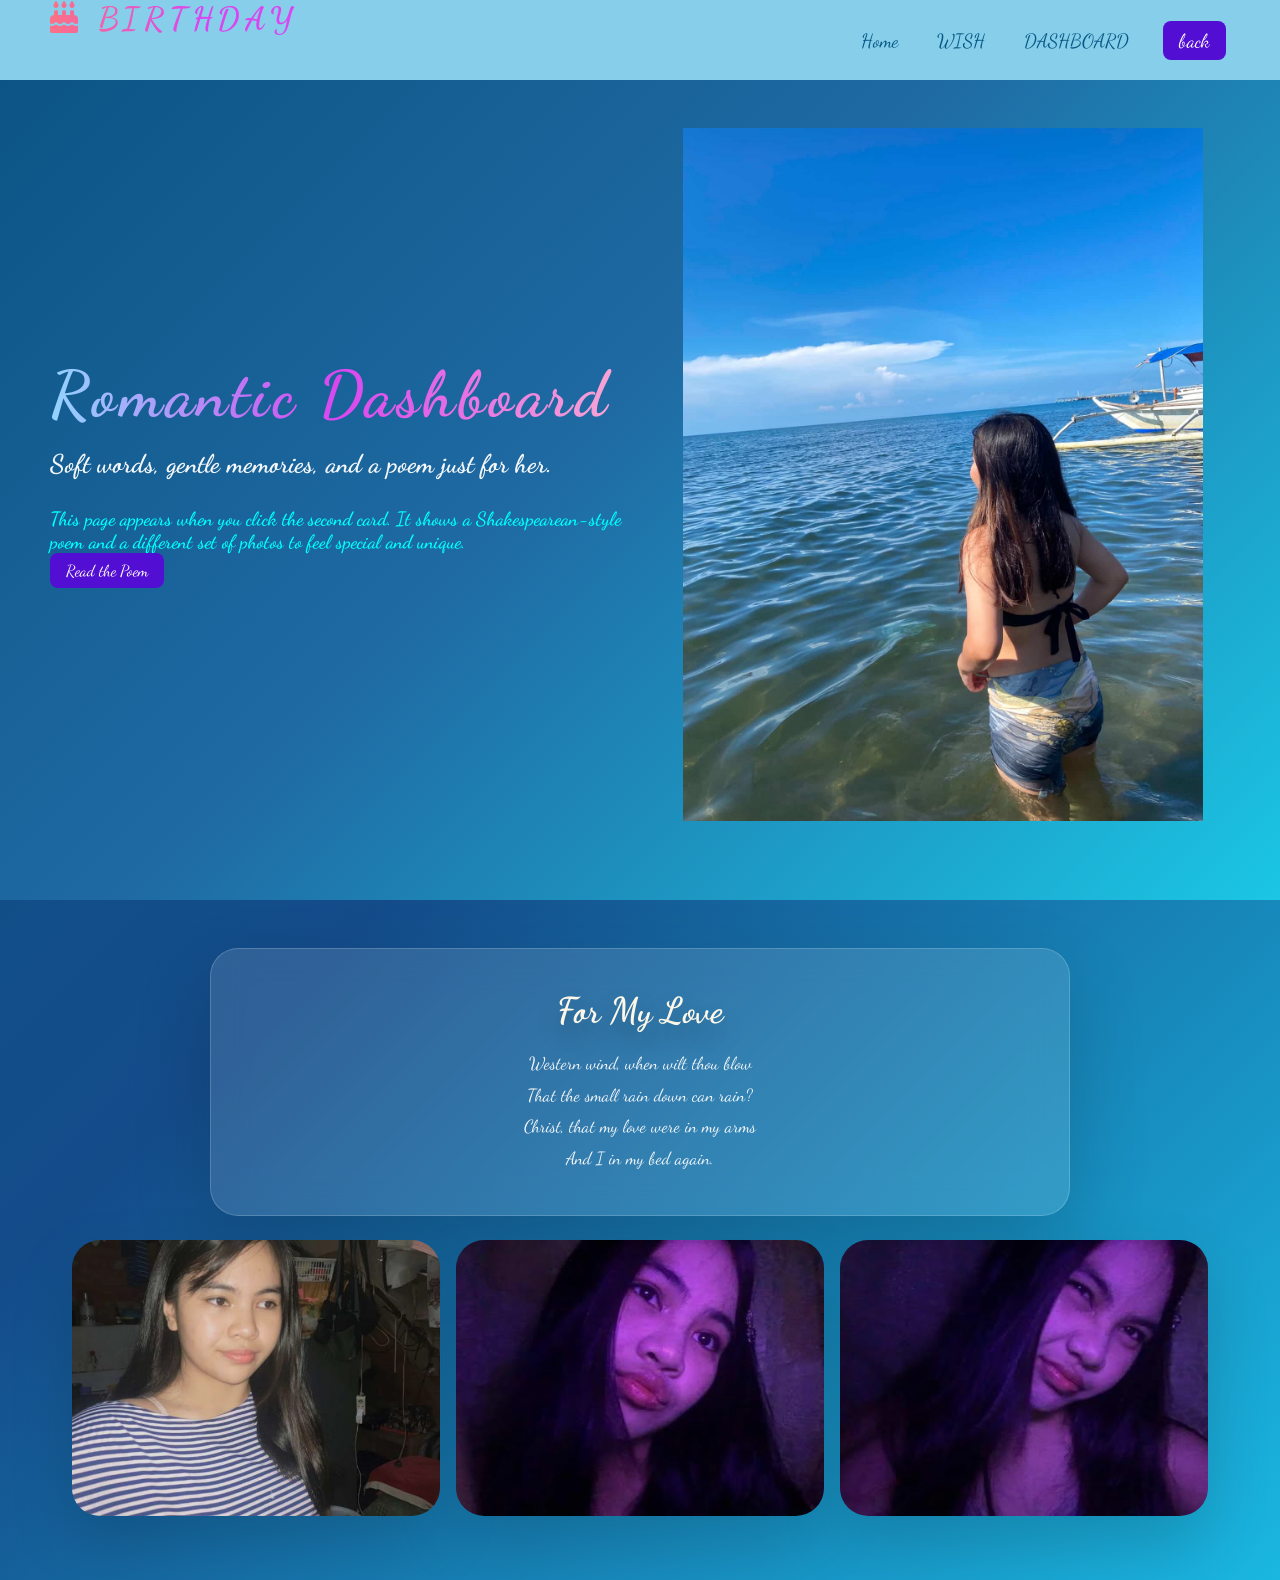
==== dashboard-poem.html @ 1332140f "Add files via upload" ====
<!DOCTYPE html>
<html lang="en">
<head>
    <meta charset="UTF-8">
    <meta name="viewport" content="width=device-width, initial-scale=1.0">
    <title>Romantic Dashboard</title>
    <link rel="stylesheet" href="style.css">
    <link rel="stylesheet" href="https://cdnjs.cloudflare.com/ajax/libs/font-awesome/6.4.0/css/all.min.css">
    <link rel="preconnect" href="https://fonts.googleapis.com">
    <link rel="preconnect" href="https://fonts.gstatic.com" crossorigin>
    <link href="https://fonts.googleapis.com/css2?family=Cedarville+Cursive&family=Dancing+Script:wght@400..700&display=swap" rel="stylesheet">
</head>
<body>
    <nav class="navbar">
        <div class="navbar__container">
            <a href="index.html" id="__logo">
                <i class="fas fa-cake-candles"></i>
                BIRTHDAY
            </a>
            <div class="navbar__toggle" id="mobile-menu">
                <span class="bar"></span>
                <span class="bar"></span>
                <span class="bar"></span>
            </div>
            <ul class="navbar__menu">
                <li class="navbar__item">
                    <a href="index.html" class="navbar__links">Home</a>
                </li>
                <li class="navbar__item">
                    <a href="wish.html" class="navbar__links">WISH</a>
                </li>
                <li class="navbar__item">
                    <a href="dashboard.html" class="navbar__links">DASHBOARD</a>
                </li>
                <li class="navbar__btn">
                    <a href="index.html" class="button">back</a>
                </li>
            </ul>
        </div>
    </nav>

    <main class="main">
        <div class="main__container">
            <div class="main__content">
                <h1>Romantic Dashboard</h1>
                <h2>Soft words, gentle memories, and a poem just for her.</h2>
                <p>This page appears when you click the second card. It shows a Shakespearean-style poem and a different set of photos to feel special and unique.</p>
                <a href="#poem" class="button">Read the Poem</a>
            </div>
            <div class="main__image">
                <img src="image/petot100.jpg" alt="Romantic photo">
            </div>
        </div>
    </main>

    <section class="poem-card" id="poem">
        <h2>For My Love</h2>
        <p>Western wind, when wilt thou blow<br>
        That the small rain down can rain?<br>
        Christ, that my love were in my arms<br>
        And I in my bed again.</p>
    </section>

    <section class="poem-gallery">
        <div class="poem-image">
            <img src="image/petot4.jpg" alt="Romantic memory 1">
        </div>
        <div class="poem-image">
            <img src="image/petot7.jpg" alt="Romantic memory 2">
        </div>
        <div class="poem-image">
            <img src="image/petot8.jpg" alt="Romantic memory 3">
        </div>
    </section>

    <script src="script.js"></script>
</body>
</html>
---- style.css ----
﻿*{
    box-sizing: border-box;
    margin: 0;
    padding: 0;
}

html,
body {
    min-height: 100%;
}

body {
    font-family: 'Dancing Script', 'Cedarville Cursive', cursive, sans-serif;
    color: #ffffff;
    background: linear-gradient(135deg, #0b5485 0%, #144c8a 45%, #1ab7e1 100%);
}

.navbar{
    background: skyblue;
    height: 80px;
    display: flex;
    justify-content: center;
    align-items: center;
    font-size: 1.2rem;
    position: sticky;
    top: 0;
    z-index: 999;
}

.navbar__container  {
    display: flex;
    justify-content: space-between;
    height: 80px;
    z-index: 1;
    width: 100%;
    max-width: 1300px;
    margin: 0px auto;
    padding: 0px 50px;
}

/* Logo style: gradient text like the reference (keeps your colors) */
#__logo, #navbar__logo {
    display: inline-block;
    font-size: 2rem;
    font-weight: 900;
    letter-spacing: 0.18em;
    text-decoration: none;
    text-transform: uppercase;
    background: linear-gradient(90deg, #fb7185 0%, #d946ef 60%);
    background-clip: text;
    -webkit-background-clip: text;
    -moz-background-clip: text;
    color: transparent;
    -webkit-text-fill-color: transparent;
    -moz-text-fill-color: transparent;
    transition: transform 0.18s ease, filter 0.18s ease;
}

#__logo:hover, #navbar__logo:hover {
    transform: translateY(-3px) scale(1.02);
    filter: drop-shadow(0 6px 18px rgba(217, 70, 239, 0.18));
}

.fa-gem {
    margin-right: 0.5rem;
    color: #659ae9;
}

.navbar__menu {
    display: flex;
    list-style: none;
    text-align: center;
    align-items: center;
    gap: 1.25rem; /* space between links */
    margin-left: auto; /* push menu to right */
}

.navbar__toggle {
    display: none;
    cursor: pointer;
}

.navbar__item {
    height: 80px;
}

.navbar__links {
    color: #075985;
    display: flex;
    align-items: center;
    justify-content: center;
    text-decoration: none;
    padding: 0 0.6rem;
    height: 100%;
    transition: color 0.18s ease, transform 0.18s ease;
}

.navbar__btn {
    display: flex;
    align-items: center;
    justify-content: center;
    padding: 0 0.25rem;
    border-radius: 6px;
    /* do not force full width so button doesn't stretch */
    width: auto;
}

.button {
    display: inline-flex;
    justify-content: center;
    align-items: center;
   text-decoration: none;
   padding: 8px 16px;
   height: auto;
   width: auto;
   border: none;
   outline: none;
   border-radius: 8px;
   background: #530ed3;
   color: #fff;
}

.button:hover {
    background: #4c0db8;
    transition: all 0.18s ease;
    box-shadow: 0 4px 12px rgba(76, 13, 184, 0.2);
}

.navbar__links:hover {
    color: #4c0db8;
    transition: all 0.18s ease;
    transform: translateY(-2px);
}

@media screen and (max-width: 960px) {
    .navbar__container {
        display: flex;
        justify-content: space-between;
        height: 80px;
        z-index: 1;
        width: 100%;
        max-width: 1300px;
        padding: 0 20px;
    }

    .navbar__toggle {
        display: block;
    }

    .navbar__menu {
        display: grid;
        grid-template-columns: 1fr;
        margin: 0;
        padding-top: 1rem;
        width: 100%;
        position: absolute;
        left: 0;
        top: -1000px;
        opacity: 0;
        pointer-events: none;
        transition: all 0.4s ease;
        height: calc(100vh - 80px);
        z-index: -1;
        background: rgba(4, 60, 112, 0.96);
    }

    .navbar__menu.active {
        top: 80px;
        opacity: 1;
        pointer-events: auto;
        z-index: 1;
    }

    .navbar__toggle .bar {
        width: 25px;
        height: 3px;
        margin: 5px auto;
        transition: all 0.3s ease-in-out;
        background: white;
        display: block;
        cursor: pointer;
    }

    .navbar__item {
        width: 100%;
    }

    .navbar__links {
        text-align: center;
        padding: 1.5rem 0;
        width: 100%;
        display: block;
    }

    #mobile-menu {
        position: absolute;
        top: 25px;
        right: 20px;
    }

    .navbar__btn {
        padding: 0 1.5rem 2rem;
    }

    .button {
        display: flex;
        justify-content: center;
        align-items: center;
        width: calc(100% - 3rem);
        max-width: 320px;
        margin: 0 auto;
    }

    #mobile-menu.is-active .bar:nth-child(2) {
        opacity: 0;
    }

    #mobile-menu.is-active .bar:nth-child(1) {
        transform: translateY(8px) rotate(45deg);
    }

    #mobile-menu.is-active .bar:nth-child(3) {
        transform: translateY(-8px) rotate(-45deg);
    }
}

/* HERO SECTION CSS*/
.main {
    background: linear-gradient(135deg, #0b5485 0%, #1f6aa3 45%, #1bc6e4 100%);
    min-height: calc(100vh - 80px);
    padding: 3rem 0;
}

.main__container {
    display: grid;
    grid-template-columns: 1fr 1fr;
    gap: 2rem;
    align-items: center;
    margin: 0 auto;
    width: 100%;
    max-width: 1300px;
    padding: 0 50px;
}

.main__content {
    max-width: 700px;
}

.main__image {
    display: flex;
    justify-content: center;
    align-items: center;
}

.main__image img {
    width: 100%;
    max-width: 520px;
    height: auto;
    display: block;
}

.main__content h1 {
    font-size: clamp(3rem, 5vw, 4.5rem);
    line-height: 1.05;
    letter-spacing: 0.06em;
    margin-bottom: 1rem;
    background-image: linear-gradient(90deg, #92d4ff, #d946ef, #f9a8d4);
    background-clip: text;
    -webkit-background-clip: text;
    color: transparent;
}

.main__content h2 {
    font-size: clamp(1.5rem, 2vw, 2rem);
    line-height: 1.5;
    margin-bottom: 1.5rem;
    color: rgba(255, 255, 255, 0.95);
}

.main__content p {
    margin-top: 1rem;
    font-size: 1.2rem;
    font-weight: 600;
    max-width: 38rem;
    color: cyan;
}

.main__btn {
    font-size: 1rem;
    background-image: linear-gradient(to top, skyblue 50%, cyan 100% );
    padding: 14px 32px;
    border: none;
    border: 4px;
    color: white;
    margin-top: 2rem;
    cursor: pointer;
    position: relative;
    transition: all 0.18s ease;
    outline: none;

}



.main__btn a {
    position: relative ;
    z-index: 2;
    color:#075985;
    text-decoration: none;


}


.main__btn:after {
    position: absolute;
    content: "";
    top: 0;
    left: 0;
    width: 0%;
    height: 100%;
    background: skyblue;
    transition: all 0.35s ease;
    border-radius: 4px;
}

.main__btn:hover {
    color: #075985;
    
}



.main__btn:hover:after {
    width: 100%;
    background: cyan;
}


.main__img--cotainer {
    text-align: center;
}

#main__img {
    height: 80%;
    width: 80%;
}

/* mobile responsiveness  */
@media screen and (max-width: 768px) {
    .main__container {
        display: grid;
        grid-template-columns:auto ;
        align-items: center;
        justify-self:center;
        width: 100%;
        margin: 0 auto;
        height: 90vh;

    }

    .main__content {
        text-align: center;
        margin-bottom: 4rem;

    }

    .main__content h1 {
        font-size: 2.5rem;
        margin-top: 2rem;
    }


    .main__content h2 {
        font-size:3rem;
    }

     .main__content p {
        margin-top: 1rem;   
        font-size: 1.5rem;
     }

     .main__btn {
        padding: 12px 28px;
     }

     .main__image {
        display: none;
    }
}


@media screen and (max-width: 480px) {
    .main__content h1 {
        font-size: 2rem;
        margin-top: 3rem;
    }

    .main__content h2 {
        font-size: 2rem;
    }

    .main__content p {
        font-size: 1.2rem;
    }

    .main__btn {
        margin-top: 2rem;
        font-size: 1.5rem;

    }

    .main__btn{
        padding:12px 36px;
        margin:2.5rem 0;

    }
}


/* SERVICES SECTION CSS */
.services {
    background: skyblue;
    display: flex;
    flex-direction: column;
    align-items: center;
    height: 100vh;

}

.services h1 {
    background-color: purple;  
    background-image: linear-gradient(to right, #a1e0ff 0%, #8bc3f6 0%, #51acff 0%, #2f86ff 21%, #77aaff 52%, #bbeeff 78%, blue 100%);
    background-size: 100%;
    margin-bottom: 5rem;
    font-size: 2.5rem;
    -webkit-background-clip: text;
    -moz-background-clip: text;
    -webkit-text-fill-color: transparent;
    -moz-text-fill-color: transparent;
    

}


.services__container {
    display: flex;
    justify-content: center;
    flex-wrap: wrap;
    
}

.services__card {
    background: rgba(255, 255, 255, 0.12);
    border: 1px solid rgba(255, 255, 255, 0.18);
    border-radius: 24px;
    padding: 2rem;
    margin: 1rem;
    width: min(320px, 90%);
    text-align: center;
    backdrop-filter: blur(10px);
    box-shadow: 0 24px 60px rgba(0, 0, 0, 0.12);
}

.services__card h2 {
    font-size: 2rem;
    margin-bottom: 1rem;
    color: #0b3e70;
}

.services__card p {
    color: #071f3a;
    margin-bottom: 1.5rem;
    line-height: 1.6;
}

.services__card button {
    border: none;
    border-radius: 999px;
    padding: 0.85rem 2rem;
    background: #075985;
    color: #fff;
    cursor: pointer;
    transition: transform 0.2s ease, background 0.2s ease, box-shadow 0.2s ease;
}

.services__card button:hover {
    background: #0e75c2;
    transform: translateY(-2px);
}

.gallery {
    display: none;
    padding: 5rem 2rem;
    background: linear-gradient(180deg, rgba(255,255,255,0.08) 0%, rgba(255,255,255,0.12) 100%);
    color: #0f2d4b;
}

.gallery.gallery--open {
    display: block;
}

.gallery__hero {
    text-align: center;
    margin-bottom: 2.5rem;
}

.gallery__hero h2 {
    font-size: clamp(2.2rem, 3vw, 3rem);
    margin-bottom: 0.8rem;
    color: #0a3b65;
}

.gallery__hero p {
    color: #0f3b69;
    font-size: 1.05rem;
}

.gallery__grid {
    display: grid;
    grid-template-columns: repeat(auto-fit, minmax(180px, 1fr));
    gap: 1rem;
    max-width: 1200px;
    margin: 0 auto;
}

.gallery__card {
    display: flex;
    align-items: center;
    justify-content: center;
    overflow: hidden;
    border-radius: 24px;
    box-shadow: 0 28px 60px rgba(0, 0, 0, 0.14);
    background: linear-gradient(180deg, rgba(10,30,50,0.02), rgba(255,255,255,0.02));
    min-height: 260px;
}

.gallery__img {
    width: 100%;
    height: auto;
    max-height: 420px;
    object-fit: contain;
    display: block;
    transition: transform 0.3s ease, filter 0.25s ease;
    cursor: pointer;
    filter: brightness(0.78);
    background: radial-gradient(circle at center, rgba(255,255,255,0.03), rgba(0,0,0,0.06));
}

.gallery__img:hover {
    transform: scale(1.02);
    filter: brightness(1);
}

.gallery__legend {
    margin-top: 1.5rem;
    text-align: center;
    color: #072e56;
    font-weight: 600;
}

.lightbox {
    position: fixed;
    inset: 0;
    display: none;
    align-items: center;
    justify-content: center;
    padding: 2rem;
    background: rgba(2, 17, 50, 0.88);
    z-index: 9999;
}

.lightbox--open {
    display: flex;
}

.lightbox__close {
    position: absolute;
    top: 1.5rem;
    right: 1.5rem;
    border: none;
    background: rgba(255,255,255,0.12);
    color: #fff;
    font-size: 2rem;
    width: 3.2rem;
    height: 3.2rem;
    border-radius: 50%;
    cursor: pointer;
    display: grid;
    place-items: center;
}

.lightbox__image {
    max-width: 90vw;
    max-height: 80vh;
    border-radius: 24px;
    box-shadow: 0 32px 80px rgba(0,0,0,0.35);
}

.lightbox__caption {
    margin-top: 1rem;
    color: #e8f6ff;
    text-align: center;
    max-width: 700px;
}

@media screen and (max-width: 768px) {
    .gallery__grid {
        grid-template-columns: repeat(auto-fit, minmax(150px, 1fr));
    }

    .gallery {
        padding: 3rem 1rem;
    }
}


.services__card {
    margin: 1rem;
    height: 525px;
    width: 400px;
    border-radius: 24px;
    background-image: linear-gradient(to bottom, rgba(0,0,0,0.08) 0%, rgba(0,0,0,0.55) 100%), url("image/petot99.jpg");
    background-size: contain;
    background-position: center top;
    background-repeat: no-repeat;
    overflow: hidden;
    position: relative;
    display: flex;
    flex-direction: column;
    justify-content: flex-end;
    padding: 2.25rem 1.5rem 2.75rem 1.5rem;
    box-sizing: border-box;
}

.footer {
    width: 100%;
    padding: 3rem 2rem;
    background: rgba(255, 255, 255, 0.06);
    border-top: 1px solid rgba(255,255,255,0.12);
    display: flex;
    justify-content: center;
}

.footer__link {
    width: 100%;
    max-width: 1200px;
}

.footer__link--wrapper {
    display: grid;
    grid-template-columns: repeat(auto-fit, minmax(180px, 1fr));
    gap: 1.5rem;
}

.footer__link-- {
    padding: 1.25rem;
    background: rgba(255,255,255,0.08);
    border-radius: 24px;
    backdrop-filter: blur(10px);
    box-shadow: inset 0 0 0 1px rgba(255,255,255,0.08);
}

.footer__link-- h2 {
    color: #ffffff;
    margin-bottom: 0.85rem;
    font-size: 1.15rem;
}

.footer__link-- a {
    display: block;
    color: rgba(255,255,255,0.84);
    text-decoration: none;
    margin-bottom: 0.6rem;
    transition: color 0.2s ease, transform 0.2s ease;
}

.footer__link-- a:hover {
    color: #d7e8ff;
    transform: translateX(2px);
}

@media screen and (max-width: 768px) {
    .footer {
        padding: 2rem 1rem;
    }

    .footer__link--wrapper {
        grid-template-columns: 1fr;
    }
}

.services__card h2 {
    color: #ffffff;
    text-align: center;
    margin: 0 0 0.25rem;
    font-size: 1.75rem;
    line-height: 1.05;
    text-shadow: 0 6px 18px rgba(0,0,0,0.45);
}

.services__card p {
    color: rgba(255,255,255,0.92);
    text-align: center;
    margin: 0 0 1rem;
    font-size: 1rem;
    line-height: 1.4;
    text-shadow: 0 4px 12px rgba(0,0,0,0.35);
}

.services__card .services__button {
    align-self: center;
    z-index: 2;
}






.services > .services__card:nth-of-type(2) {
    background-image: linear-gradient(to bottom, rgba(0,0,0,0.08) 0%, rgba(0,0,0,0.55) 100%), url("image/petot100.jpg");
    background-size: contain;
    background-position: center top;
    background-repeat: no-repeat;
}

.poem-card {
    max-width: 860px;
    margin: 3rem auto 1.5rem;
    padding: 2.5rem;
    background: rgba(255, 255, 255, 0.12);
    border: 1px solid rgba(255,255,255,0.18);
    border-radius: 28px;
    backdrop-filter: blur(18px);
    box-shadow: 0 32px 80px rgba(0, 0, 0, 0.16);
    color: #fdf7e8;
    text-align: center;
}

.poem-card h2 {
    font-size: clamp(2rem, 2.8vw, 2.75rem);
    margin-bottom: 1rem;
    text-shadow: 0 12px 24px rgba(0,0,0,0.28);
}

.poem-card p {
    font-size: 1.1rem;
    line-height: 1.8;
    color: rgba(255,255,255,0.92);
}

.poem-gallery {
    display: grid;
    grid-template-columns: repeat(auto-fit, minmax(220px, 1fr));
    gap: 1rem;
    max-width: 1200px;
    margin: 0 auto 4rem;
    padding: 0 2rem;
}

.poem-image {
    overflow: hidden;
    border-radius: 28px;
    box-shadow: 0 28px 64px rgba(0, 0, 0, 0.16);
}

.poem-image img {
    width: 100%;
    height: 100%;
    object-fit: cover;
    display: block;
    transition: transform 0.4s ease, filter 0.4s ease;
    filter: brightness(0.9);
}

.poem-image img:hover {
    transform: scale(1.04);
    filter: brightness(1);
}

@media screen and (max-width: 768px) {
    .poem-card {
        margin: 2rem 1rem;
        padding: 2rem;
    }

    .poem-gallery {
        grid-template-columns: 1fr;
    }
}

.dashboard-cards {
    display: grid;
    grid-template-columns: repeat(auto-fit, minmax(240px, 1fr));
    gap: 1.5rem;
    max-width: 1200px;
    margin: 3rem auto 0;
    padding: 0 2rem;
}

.dashboard-card {
    background: rgba(255,255,255,0.10);
    border: 1px solid rgba(255,255,255,0.16);
    border-radius: 24px;
    padding: 2rem;
    color: #ffffff;
    backdrop-filter: blur(12px);
    box-shadow: 0 24px 60px rgba(0, 0, 0, 0.14);
}

.dashboard-card h3 {
    margin-bottom: 1rem;
    font-size: 1.55rem;
}

.dashboard-card p {
    line-height: 1.7;
    color: rgba(255,255,255,0.88);
}

.dashboard-actions {
    max-width: 1200px;
    margin: 3rem auto 4rem;
    padding: 0 2rem;
    text-align: center;
}

.dashboard-actions h2 {
    margin-bottom: 1.5rem;
    color: #ffffff;
}

.action-grid {
    display: grid;
    grid-template-columns: repeat(auto-fit, minmax(180px, 1fr));
    gap: 1rem;
}

.action-grid .button {
    width: 100%;
    padding: 1rem 1.1rem;
}

@media screen and (max-width: 768px) {
    .dashboard-actions {
        margin: 2rem auto 3rem;
    }
}
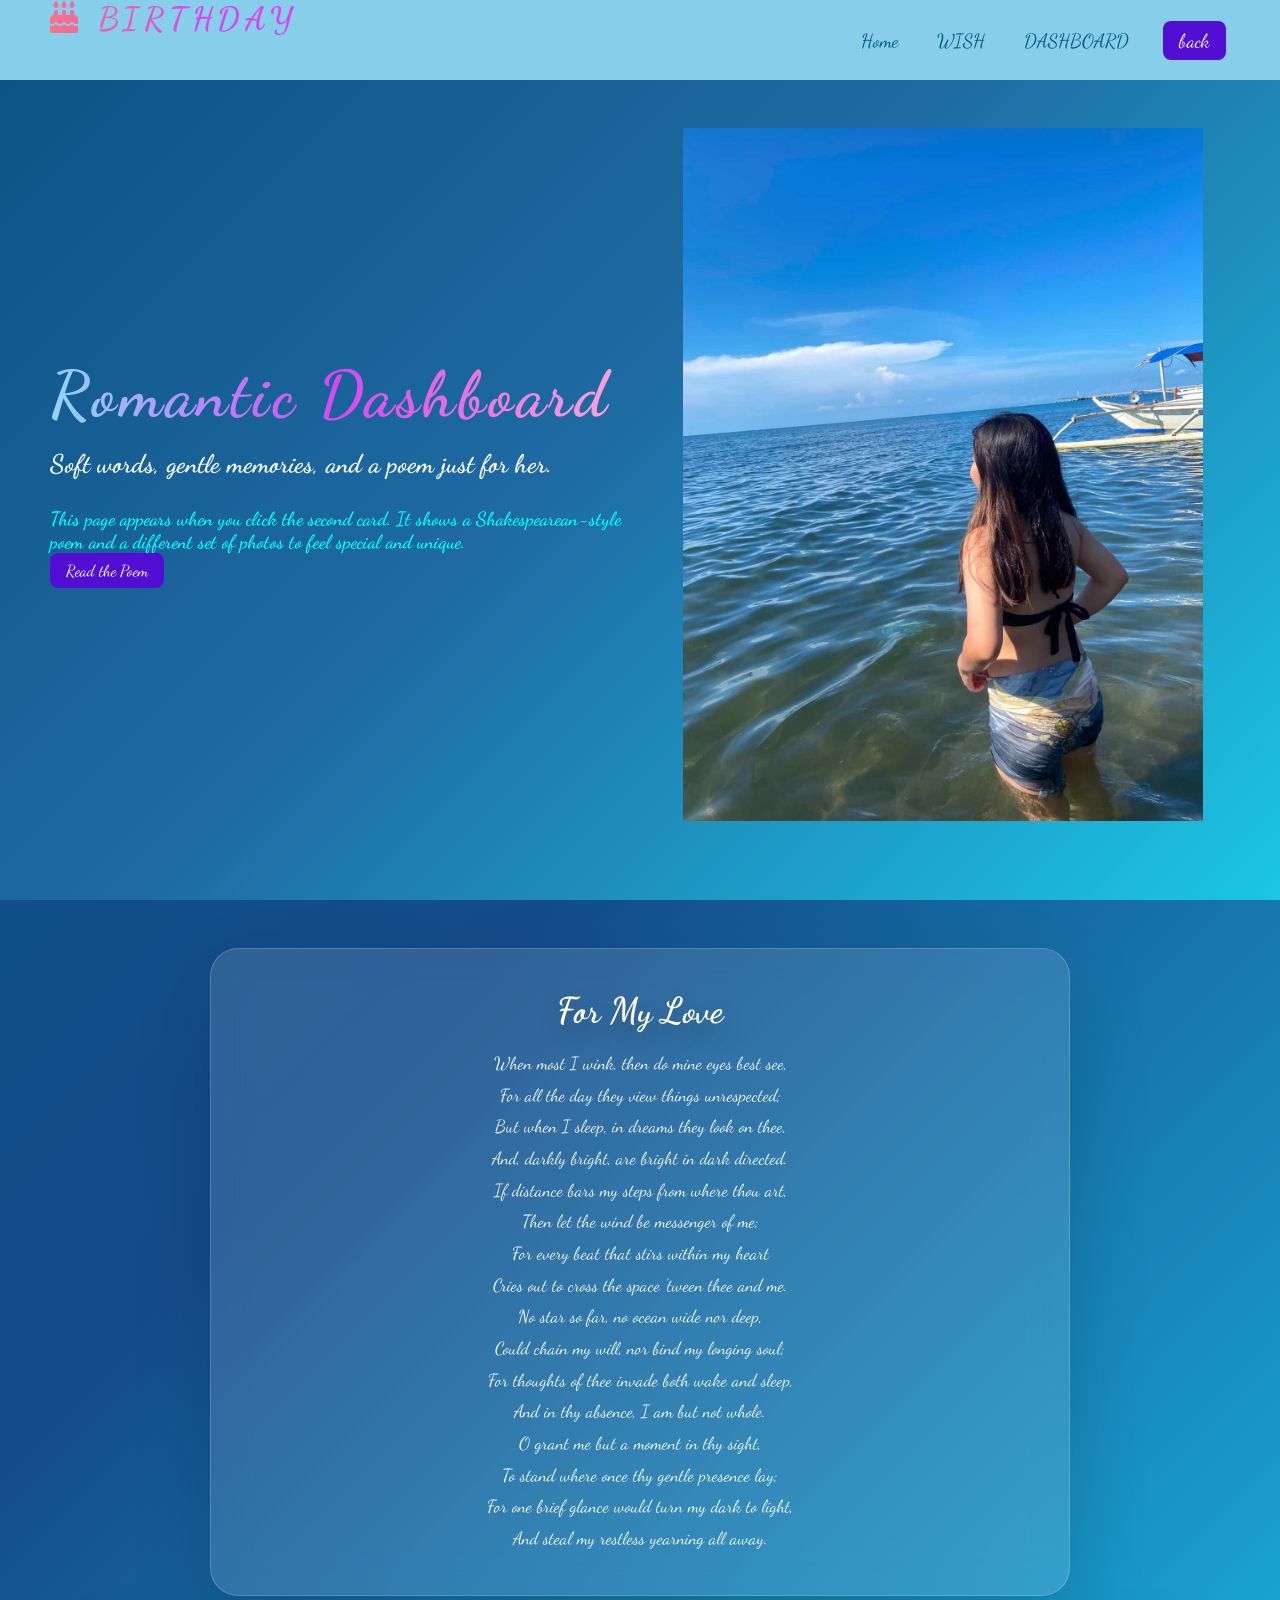
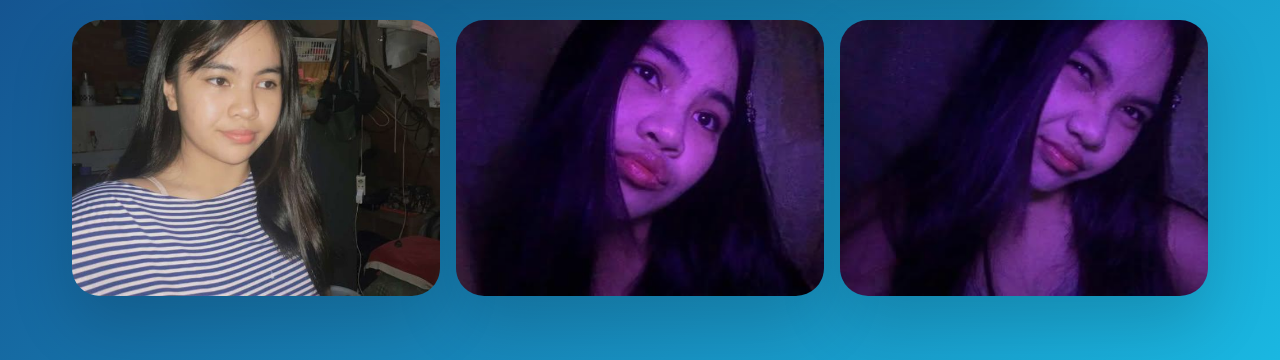
==== commit 1db264af: "Revise poem content in dashboard-poem.html Updated poem section with new content and structure." ====
--- a/dashboard-poem.html
+++ b/dashboard-poem.html
@@ -55,10 +55,24 @@
 
     <section class="poem-card" id="poem">
         <h2>For My Love</h2>
-        <p>Western wind, when wilt thou blow<br>
-        That the small rain down can rain?<br>
-        Christ, that my love were in my arms<br>
-        And I in my bed again.</p>
+        <p>When most I wink, then do mine eyes best see,<br>
+For all the day they view things unrespected;<br>
+But when I sleep, in dreams they look on thee,<br>
+And, darkly bright, are bright in dark directed.<br>
+If distance bars my steps from where thou art,<br>
+Then let the wind be messenger of me;<br>
+For every beat that stirs within my heart<br>
+Cries out to cross the space 'tween thee and me.</p>
+
+        <p>No star so far, no ocean wide nor deep,<br>
+Could chain my will, nor bind my longing soul;<br>
+For thoughts of thee invade both wake and sleep,<br>
+And in thy absence, I am but not whole.</p>
+
+        <p>O grant me but a moment in thy sight,<br>
+To stand where once thy gentle presence lay;<br>
+For one brief glance would turn my dark to light,<br>
+And steal my restless yearning all away.</p>
     </section>
 
     <section class="poem-gallery">
@@ -75,4 +89,4 @@
 
     <script src="script.js"></script>
 </body>
-</html>+</html>
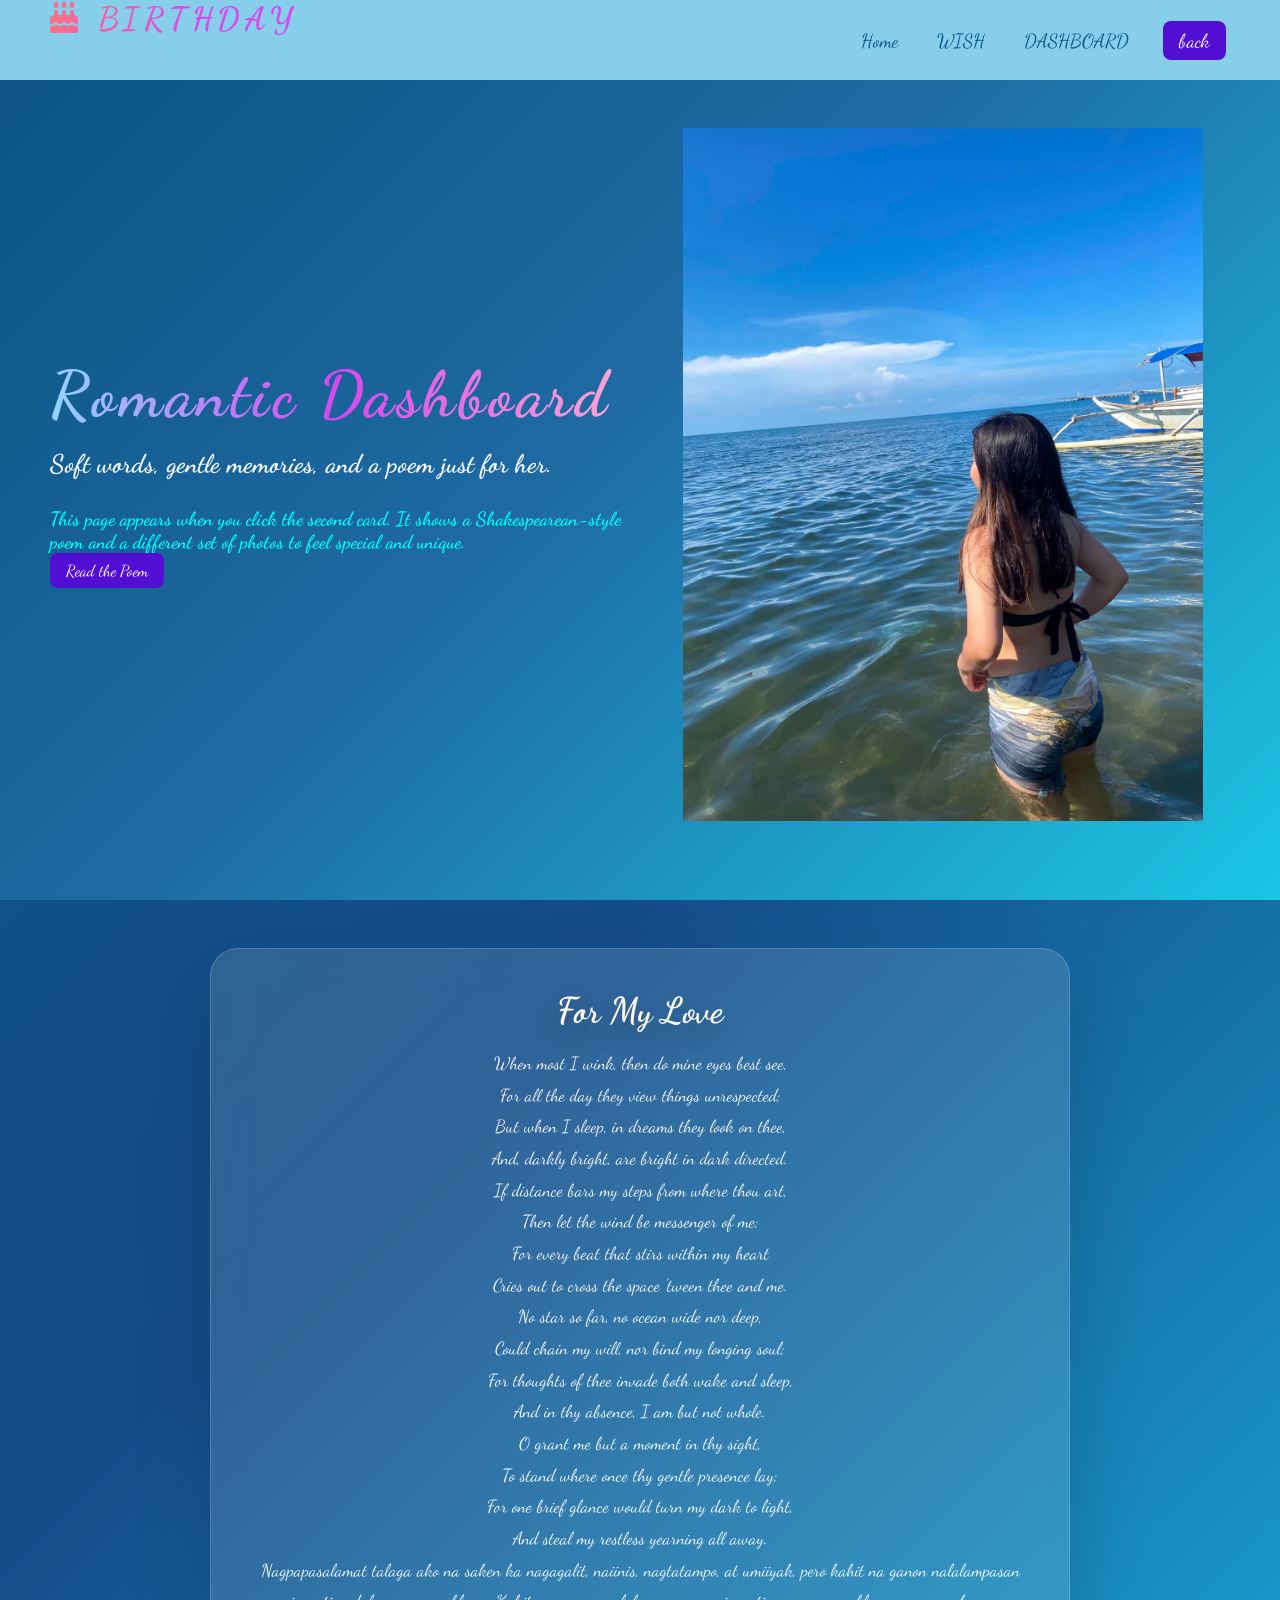
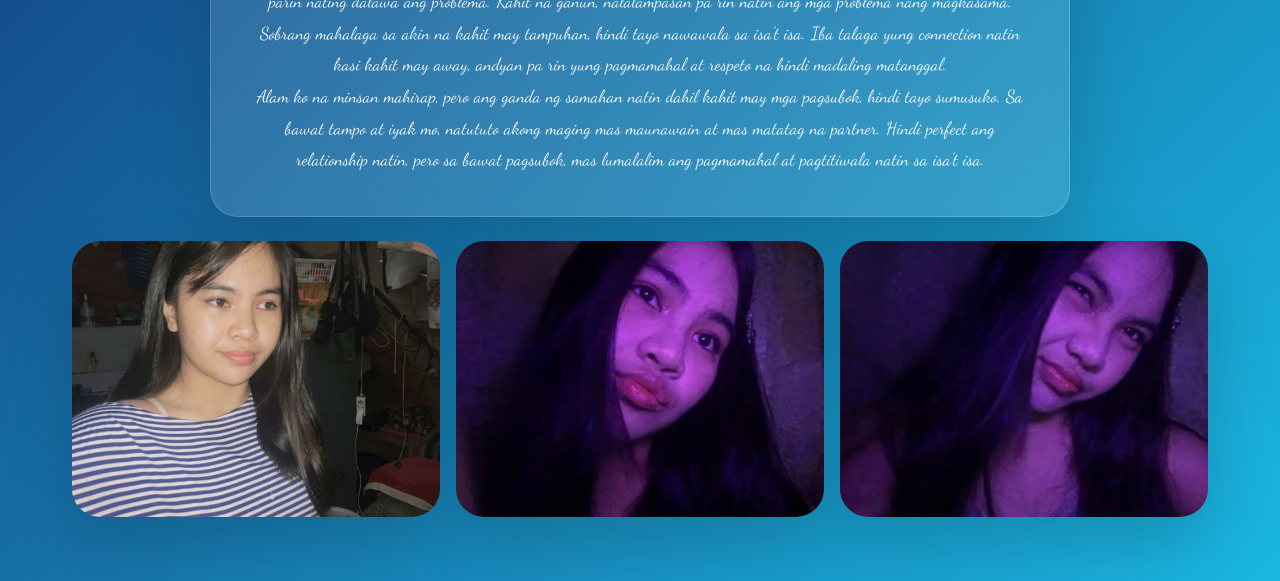
==== commit 0b033178: "Add heartfelt Tagalog message in two paragraphs" ====
--- a/dashboard-poem.html
+++ b/dashboard-poem.html
@@ -1,92 +1,96 @@
-<!DOCTYPE html>
-<html lang="en">
-<head>
-    <meta charset="UTF-8">
-    <meta name="viewport" content="width=device-width, initial-scale=1.0">
-    <title>Romantic Dashboard</title>
-    <link rel="stylesheet" href="style.css">
-    <link rel="stylesheet" href="https://cdnjs.cloudflare.com/ajax/libs/font-awesome/6.4.0/css/all.min.css">
-    <link rel="preconnect" href="https://fonts.googleapis.com">
-    <link rel="preconnect" href="https://fonts.gstatic.com" crossorigin>
-    <link href="https://fonts.googleapis.com/css2?family=Cedarville+Cursive&family=Dancing+Script:wght@400..700&display=swap" rel="stylesheet">
-</head>
-<body>
-    <nav class="navbar">
-        <div class="navbar__container">
-            <a href="index.html" id="__logo">
-                <i class="fas fa-cake-candles"></i>
-                BIRTHDAY
-            </a>
-            <div class="navbar__toggle" id="mobile-menu">
-                <span class="bar"></span>
-                <span class="bar"></span>
-                <span class="bar"></span>
-            </div>
-            <ul class="navbar__menu">
-                <li class="navbar__item">
-                    <a href="index.html" class="navbar__links">Home</a>
-                </li>
-                <li class="navbar__item">
-                    <a href="wish.html" class="navbar__links">WISH</a>
-                </li>
-                <li class="navbar__item">
-                    <a href="dashboard.html" class="navbar__links">DASHBOARD</a>
-                </li>
-                <li class="navbar__btn">
-                    <a href="index.html" class="button">back</a>
-                </li>
-            </ul>
-        </div>
-    </nav>
-
-    <main class="main">
-        <div class="main__container">
-            <div class="main__content">
-                <h1>Romantic Dashboard</h1>
-                <h2>Soft words, gentle memories, and a poem just for her.</h2>
-                <p>This page appears when you click the second card. It shows a Shakespearean-style poem and a different set of photos to feel special and unique.</p>
-                <a href="#poem" class="button">Read the Poem</a>
-            </div>
-            <div class="main__image">
-                <img src="image/petot100.jpg" alt="Romantic photo">
-            </div>
-        </div>
-    </main>
-
-    <section class="poem-card" id="poem">
-        <h2>For My Love</h2>
-        <p>When most I wink, then do mine eyes best see,<br>
-For all the day they view things unrespected;<br>
-But when I sleep, in dreams they look on thee,<br>
-And, darkly bright, are bright in dark directed.<br>
-If distance bars my steps from where thou art,<br>
-Then let the wind be messenger of me;<br>
-For every beat that stirs within my heart<br>
-Cries out to cross the space 'tween thee and me.</p>
-
-        <p>No star so far, no ocean wide nor deep,<br>
-Could chain my will, nor bind my longing soul;<br>
-For thoughts of thee invade both wake and sleep,<br>
-And in thy absence, I am but not whole.</p>
-
-        <p>O grant me but a moment in thy sight,<br>
-To stand where once thy gentle presence lay;<br>
-For one brief glance would turn my dark to light,<br>
-And steal my restless yearning all away.</p>
-    </section>
-
-    <section class="poem-gallery">
-        <div class="poem-image">
-            <img src="image/petot4.jpg" alt="Romantic memory 1">
-        </div>
-        <div class="poem-image">
-            <img src="image/petot7.jpg" alt="Romantic memory 2">
-        </div>
-        <div class="poem-image">
-            <img src="image/petot8.jpg" alt="Romantic memory 3">
-        </div>
-    </section>
-
-    <script src="script.js"></script>
-</body>
-</html>
+<!DOCTYPE html>
+<html lang="en">
+<head>
+    <meta charset="UTF-8">
+    <meta name="viewport" content="width=device-width, initial-scale=1.0">
+    <title>Romantic Dashboard</title>
+    <link rel="stylesheet" href="style.css">
+    <link rel="stylesheet" href="https://cdnjs.cloudflare.com/ajax/libs/font-awesome/6.4.0/css/all.min.css">
+    <link rel="preconnect" href="https://fonts.googleapis.com">
+    <link rel="preconnect" href="https://fonts.gstatic.com" crossorigin>
+    <link href="https://fonts.googleapis.com/css2?family=Cedarville+Cursive&family=Dancing+Script:wght@400..700&display=swap" rel="stylesheet">
+</head>
+<body>
+    <nav class="navbar">
+        <div class="navbar__container">
+            <a href="index.html" id="__logo">
+                <i class="fas fa-cake-candles"></i>
+                BIRTHDAY
+            </a>
+            <div class="navbar__toggle" id="mobile-menu">
+                <span class="bar"></span>
+                <span class="bar"></span>
+                <span class="bar"></span>
+            </div>
+            <ul class="navbar__menu">
+                <li class="navbar__item">
+                    <a href="index.html" class="navbar__links">Home</a>
+                </li>
+                <li class="navbar__item">
+                    <a href="wish.html" class="navbar__links">WISH</a>
+                </li>
+                <li class="navbar__item">
+                    <a href="dashboard.html" class="navbar__links">DASHBOARD</a>
+                </li>
+                <li class="navbar__btn">
+                    <a href="index.html" class="button">back</a>
+                </li>
+            </ul>
+        </div>
+    </nav>
+
+    <main class="main">
+        <div class="main__container">
+            <div class="main__content">
+                <h1>Romantic Dashboard</h1>
+                <h2>Soft words, gentle memories, and a poem just for her.</h2>
+                <p>This page appears when you click the second card. It shows a Shakespearean-style poem and a different set of photos to feel special and unique.</p>
+                <a href="#poem" class="button">Read the Poem</a>
+            </div>
+            <div class="main__image">
+                <img src="image/petot100.jpg" alt="Romantic photo">
+            </div>
+        </div>
+    </main>
+
+    <section class="poem-card" id="poem">
+        <h2>For My Love</h2>
+        <p>When most I wink, then do mine eyes best see,<br>
+For all the day they view things unrespected;<br>
+But when I sleep, in dreams they look on thee,<br>
+And, darkly bright, are bright in dark directed.<br>
+If distance bars my steps from where thou art,<br>
+Then let the wind be messenger of me;<br>
+For every beat that stirs within my heart<br>
+Cries out to cross the space 'tween thee and me.</p>
+
+        <p>No star so far, no ocean wide nor deep,<br>
+Could chain my will, nor bind my longing soul;<br>
+For thoughts of thee invade both wake and sleep,<br>
+And in thy absence, I am but not whole.</p>
+
+        <p>O grant me but a moment in thy sight,<br>
+To stand where once thy gentle presence lay;<br>
+For one brief glance would turn my dark to light,<br>
+And steal my restless yearning all away.</p>
+
+        <p>Nagpapasalamat talaga ako na saken ka nagagalit, naiinis, nagtatampo, at umiiyak, pero kahit na ganon nalalampasan parin nating dalawa ang problema. Kahit na ganun, nalalampasan pa rin natin ang mga problema nang magkasama. Sobrang mahalaga sa akin na kahit may tampuhan, hindi tayo nawawala sa isa't isa. Iba talaga yung connection natin kasi kahit may away, andyan pa rin yung pagmamahal at respeto na hindi madaling matanggal.</p>
+
+        <p>Alam ko na minsan mahirap, pero ang ganda ng samahan natin dahil kahit may mga pagsubok, hindi tayo sumusuko. Sa bawat tampo at iyak mo, natututo akong maging mas maunawain at mas matatag na partner. Hindi perfect ang relationship natin, pero sa bawat pagsubok, mas lumalalim ang pagmamahal at pagtitiwala natin sa isa't isa.</p>
+    </section>
+
+    <section class="poem-gallery">
+        <div class="poem-image">
+            <img src="image/petot4.jpg" alt="Romantic memory 1">
+        </div>
+        <div class="poem-image">
+            <img src="image/petot7.jpg" alt="Romantic memory 2">
+        </div>
+        <div class="poem-image">
+            <img src="image/petot8.jpg" alt="Romantic memory 3">
+        </div>
+    </section>
+
+    <script src="script.js"></script>
+</body>
+</html>
